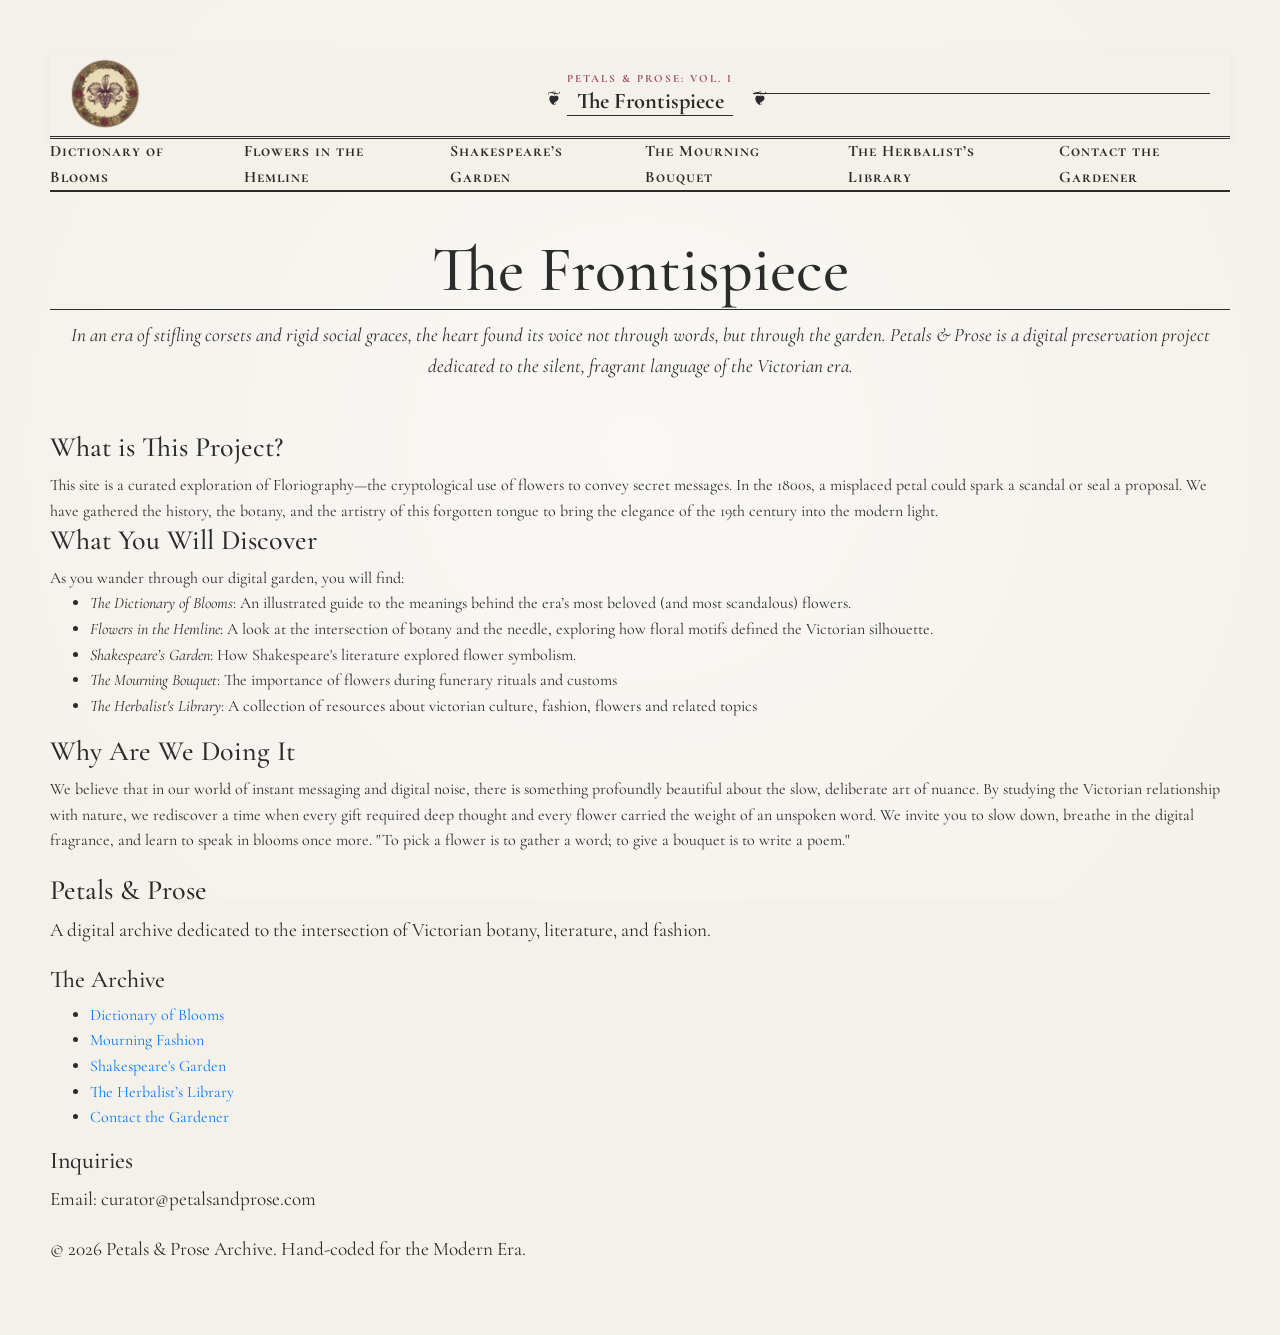
==== index.html @ 2f35a8c5 "Now uploaded each folder separately" ====
<!DOCTYPE html>
<html lang="en">

<head>
    <meta charset="UTF-8">
    <meta name="viewport" content="width=device-width, initial-scale=1.0">
    <title> The Frontispiece | Petals & Prose</title>

    <link rel="stylesheet" href="https://stackpath.bootstrapcdn.com/bootstrap/4.3.1/css/bootstrap.min.css"
        integrity="sha384-ggOyR0iXCbMQv3Xipma34MD+dH/1fQ784/j6cY/iJTQUOhcWr7x9JvoRxT2MZw1T" crossorigin="anonymous">

    <link href="https://fonts.googleapis.com/css2?family=Cormorant+Garamond:ital,wght@0,400;0,700;1,400&display=swap"
        rel="stylesheet">
    <link rel="stylesheet" href="./css/style.css">

</head>

<header class="book-header">
    <div class="header-inner">
        <a href="index.html">
            <img src=img/weblogo.png class="nav-logo" alt="Website logo for Prose & Petals">
        </a>
        <span class="ornament"></span>
        <div class="title-group">
            <p class="series-title">Petals & Prose: Vol. I</p>
            <h1 class="main-title">The Frontispiece</h1>
        </div>
        <span class="ornament"></span>
    </div>
</header>

<!-- Navegación-->

<nav class="victorian-nav">
    <ul>
        <li><a href="./pages/dictionary.html">Dictionary of Blooms</a></li>
        <li><a href="./pages/hemline.html">Flowers in the Hemline</a></li>
        <li><a href="./pages/shakespeare.html">Shakespeare’s Garden</a></li>
        <li><a href="./pages/mourning.html">The Mourning Bouquet</a></li>
        <li><a href="./pages/library.html">The Herbalist’s Library</a></li>
        <li><a href="./pages/contact.html">Contact the Gardener</a></li>
    </ul>
</nav>

<body>
    <h1> The Frontispiece </h1>

    <p class="subtitle">
        In an era of stifling corsets and rigid social graces, the heart found its voice not through words, but through
        the garden. Petals & Prose is a digital preservation project dedicated to the silent, fragrant language of the
        Victorian era.

    <h3>What is This Project?</h3>
    This site is a curated exploration of Floriography—the cryptological use of flowers to convey secret messages. In
    the 1800s, a misplaced petal could spark a scandal or seal a proposal. We have gathered the history, the botany, and
    the artistry of this forgotten tongue to bring the elegance of the 19th century into the modern light.

    <h3>What You Will Discover</h3>
    As you wander through our digital garden, you will find:
    <ul>
        <li><i>The Dictionary of Blooms</i>: An illustrated guide to the meanings behind the era’s most beloved (and
            most
            scandalous) flowers.</li>

        <li><i>Flowers in the Hemline</i>: A look at the intersection of botany and the needle, exploring how floral
            motifs
            defined the Victorian silhouette.</li>

        <li><i>Shakespeare’s Garden</i>: How Shakespeare's literature explored flower symbolism. </li>
        <li><i>The Mourning Bouquet</i>: The importance of flowers during funerary rituals and customs </li>
        <li><i>The Herbalist's Library</i>: A collection of resources about victorian culture, fashion, flowers and
            related
            topics </li>
    </ul>


    <h3>Why Are We Doing It</h3>
    We believe that in our world of instant messaging and digital noise, there is something profoundly beautiful about
    the slow, deliberate art of nuance. By studying the Victorian relationship with nature, we rediscover a time when
    every gift required deep thought and every flower carried the weight of an unspoken word. We invite you to slow
    down, breathe in the digital fragrance, and learn to speak in blooms once more.

    "To pick a flower is to gather a word; to give a bouquet is to write a poem."
    </p>
    <script src="https://code.jquery.com/jquery-3.3.1.slim.min.js"
        integrity="sha384-q8i/X+965DzO0rT7abK41JStQIAqVgRVzpbzo5smXKp4YfRvH+8abtTE1Pi6jizo"
        crossorigin="anonymous"></script>
    <script src="https://cdnjs.cloudflare.com/ajax/libs/popper.js/1.14.7/umd/popper.min.js"
        integrity="sha384-UO2eT0CpHqdSJQ6hJty5KVphtPhzWj9WO1clHTMGa3JDZwrnQq4sF86dIHNDz0W1"
        crossorigin="anonymous"></script>
    <script src="https://stackpath.bootstrapcdn.com/bootstrap/4.3.1/js/bootstrap.min.js"
        integrity="sha384-JjSmVgyd0p3pXB1rRibZUAYoIIy6OrQ6VrjIEaFf/nJGzIxFDsf4x0xIM+B07jRM"
        crossorigin="anonymous"></script>
</body>

<!-- FOOTER -->

<footer class="site-footer">
    <div class="footer-container">

        <div class="footer-column about">
            <h3>Petals & Prose</h3>
            <p>A digital archive dedicated to the intersection of Victorian botany, literature, and fashion.</p>
        </div>

        <div class="footer-column links">
            <h4>The Archive</h4>
            <ul>
                <li><a href="/pages/dictionary.html">Dictionary of Blooms</a></li>
                <li><a href="/pages/mourning.html">Mourning Fashion</a></li>
                <li><a href="/pages/shakespeare.html">Shakespeare's Garden</a></li>
                <li><a href="/pages/library.html">The Herbalist’s Library</a></li>
                <li><a href="/pages/contact.html">Contact the Gardener</a></li>


            </ul>
        </div>

        <div class="footer-column contact">
            <h4>Inquiries</h4>
            <p>Email: curator@petalsandprose.com</p>
            <div class="social-icons">
            </div>
        </div>

    </div>

    <div class="footer-bottom">
        <p>&copy; 2026 Petals & Prose Archive. Hand-coded for the Modern Era.</p>
    </div>
</footer>
---- css/style.css ----
:root {
    --ink: #2b2b2b;
    --parchment: #f4f1ea;
    --accent-rose: #a64d5d;
}

body {
    background-color: var(--parchment);
    background-image: radial-gradient(circle, rgba(255, 255, 255, 0.5) 0%, rgba(0, 0, 0, 0) 100%);
    background-attachment: fixed;
    color: var(--ink);
    font-family: 'Cormorant Garamond', serif;
    line-height: 1.6;
    margin: 0;
    padding: clamp(20px, 5vw, 50px);
}

.garden-container {
    max-width: 900px;
    margin: 0 auto;
}

h1 {
    font-size: 4rem;
    text-align: center;
    border-bottom: 1px solid var(--ink);
    margin-bottom: 10px;
}

.subtitle {
    text-align: center;
    font-style: italic;
    margin-bottom: 50px;
}

/* Text wrap around png for the Shakespeare page (for now) */
.floral-shape {
    float: left;
    width: 400px;
    height: 400px;
    margin-right: 30px;
    background-image: url("../img/flower1.png");
    background-size: contain;
    background-repeat: no-repeat;
    shape-outside: circle(50%);
    display: block;
    shape-margin: 20px;
}

h2 {
    font-size: 2.5rem;
    color: var(--accent-rose);
}

p {
    font-size: 1.2rem;
    margin-bottom: 20px;
    text-align: justify;
}

blockquote {
    font-style: italic;
    border-left: 3px solid var(--accent-rose);
    padding-left: 20px;
    margin: 40px 0;
    font-size: 1.5rem;
}

.victorian-nav {
    position: sticky;
    top: 0px;
    background-color: var(--parchment);
    z-index: 100;
    border-bottom: 2px double var(--ink);
    margin-bottom: 40px;
}

.victorian-nav ul {
    list-style: none;
    display: flex;
    align-items: center;
    justify-content: center;
    gap: 30px;
    padding: 0;
    margin: 0;
}

.victorian-nav a {
    text-decoration: none;
    color: var(--ink);
    font-variant: small-caps;
    font-weight: bold;
    letter-spacing: 1px;
    transition: color 0.3s ease;
}

.victorian-nav a:hover {
    color: var(--accent-rose);
    border-bottom: 1px solid var(--accent-rose);
}

.book-header {
    background-color: var(--parchment);
    padding: 8px 0;
    border-bottom: 3px double var(--ink);
    box-shadow: 0 5px 15px rgba(0, 0, 0, 0.05);
}

/*COMPONENTE CON GRID (me pareció el más sencillo de ponerle grid)*/
.header-inner {
    display: grid;
    grid-template-columns: 1fr auto auto 1fr;
    align-items: center;
    margin: 0 auto;
    padding: 0 20px;
    column-gap: 20px;
}

.title-group {
    text-align: center;
    grid-column: 3;
}

.nav-logo {
    height: 70px;
    width: auto;
    align-self: center;
    margin-right: 20px;
    grid-column: 2;
}

.series-title {
    font-size: 0.7rem;
    text-transform: uppercase;
    letter-spacing: 2px;
    margin: 0;
    color: var(--accent-rose);
    font-weight: bold;
}

.main-title {
    font-size: 1.4rem;
    margin: 0;
    font-family: 'Cormorant Garamond', serif;
    font-weight: 700;
}

/* Decorative thingys on the sides */
.ornament {
    height: 1px;
    background-color: var(--ink);
    position: relative;
}

.ornament::before {
    content: "❦";
    position: absolute;
    top: -10px;
    font-size: 1.2rem;
}

.header-inner .ornament:first-child {
    grid-column: 1;
}

.header-inner .ornament:last-child {
    grid-column: 4;
}

/* Specific styles for the Mourning page */
body.mourning-page {
    background-color: #1a1a1a;
    color: #cfcfcf;
    transition: background-color 0.5s ease;
}

/* Mourning nav bar */
.mourning-page .victorian-nav {
    background-color: #1a1a1a;
    border-color: #444;
    box-shadow: 0 10px 20px rgba(0, 0, 0, 0.5);
}

.mourning-page .victorian-nav a {
    color: #cfcfcf;
}

.mourning-page .victorian-nav a:hover {
    color: var(--accent-rose);
    filter: brightness(1.2);
    border-bottom: 1px solid var(--accent-rose);
}

/* Headings */
.mourning-page h1,
.mourning-page h2,
.mourning-page h3 {
    color: #f4f1ea;
    border-color: #444;
}

/* The Links */
.mourning-page a {
    color: #a64d5d;
    filter: brightness(1.2);
}

/* Glossary box */
.mourning-page aside {
    background-color: #252525;
    border: 1px solid #444;
    padding: 20px;
    box-shadow: inset 0 0 10px #000;
}

/* Dark theme header */
.mourning-page .book-header {
    background-color: #111111;
    border-bottom: 3px double #444;
    box-shadow: 0 5px 20px rgba(0, 0, 0, 0.5);
}

.mourning-page .series-title {
    color: #888;
}

/* Merged .mourning-page .main-title rules */
.mourning-page .main-title {
    color: #e0e0e0;
    text-shadow: 2px 2px 4px rgba(0, 0, 0, 0.8);
    background: linear-gradient(to bottom, #cfcfcf 0%, #ffffff 50%, #999999 100%);
    -webkit-background-clip: text;
    -webkit-text-fill-color: transparent;
    display: inline-block;
}

.mourning-page .ornament {
    background-color: #444;
}

.mourning-page .ornament::before {
    content: "☙";
    color: #666;
    top: -14px;
}
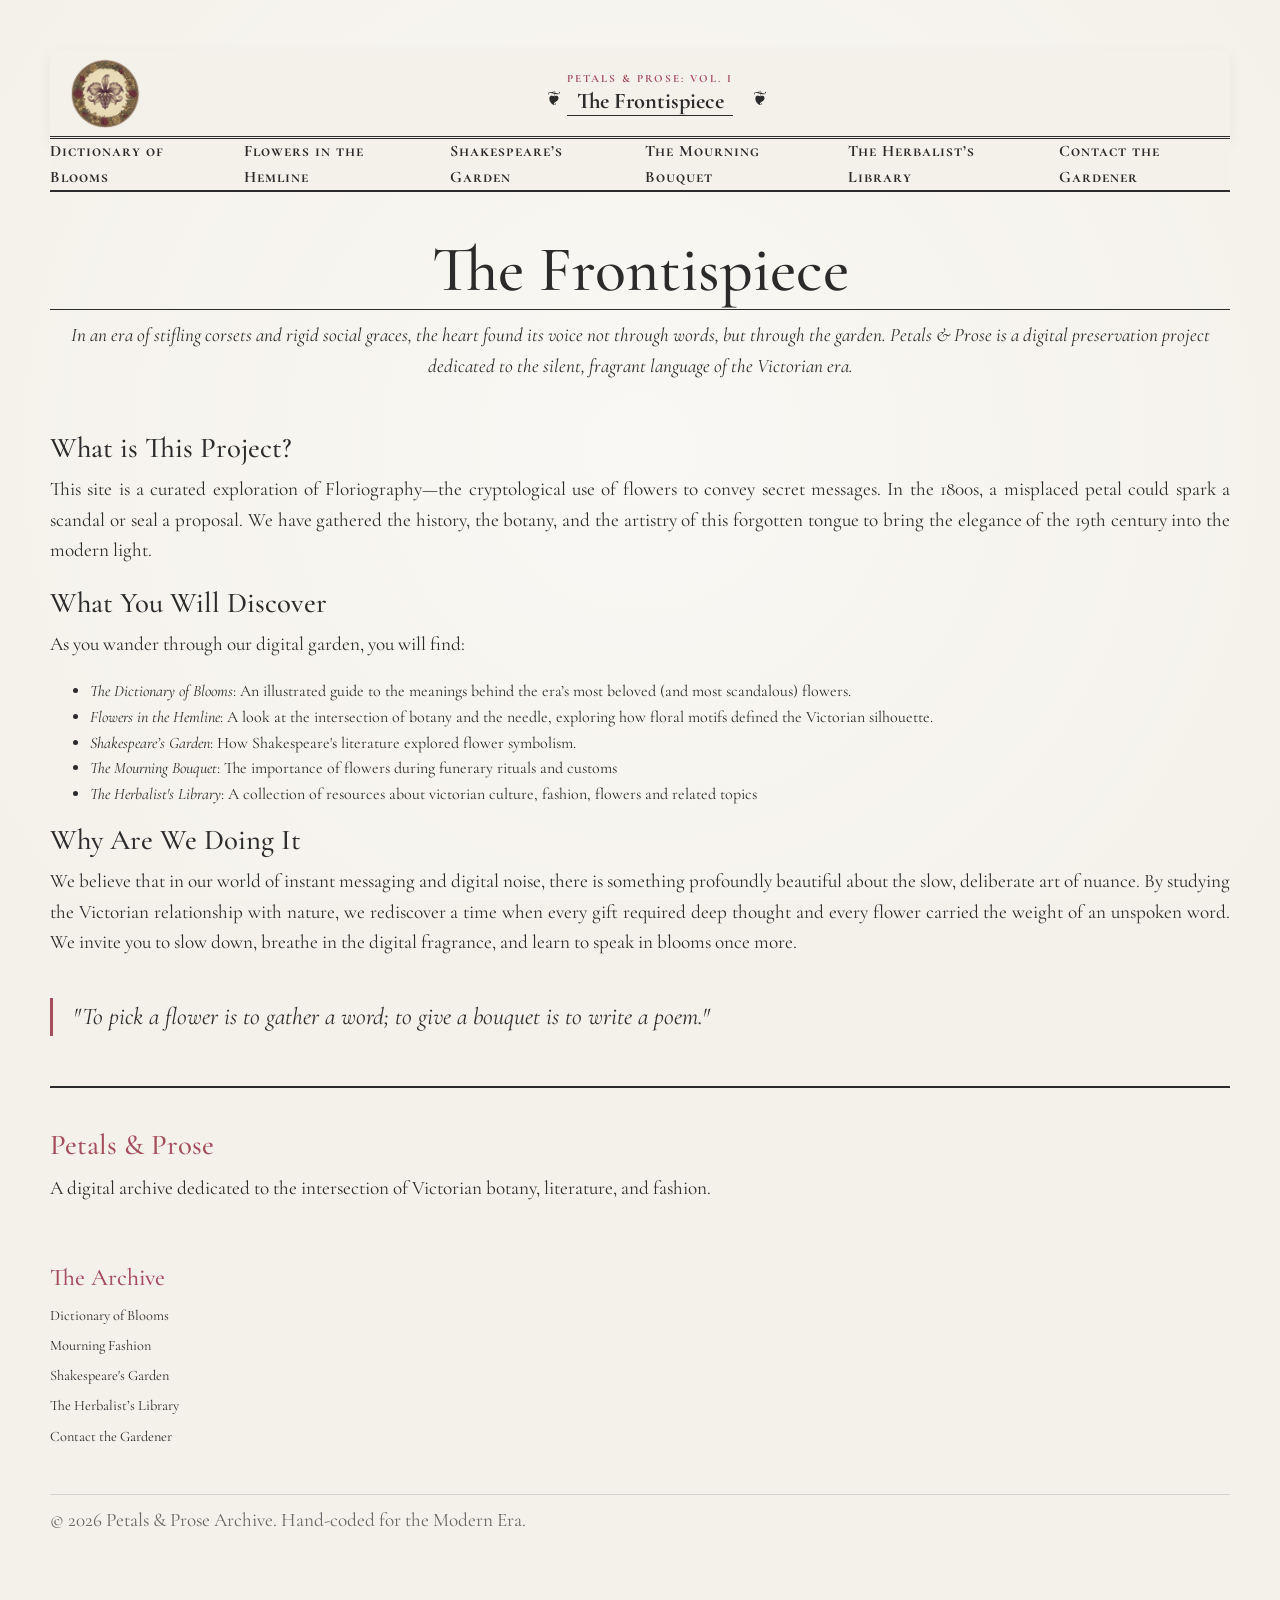
==== commit 00ea167e: "Subida preentrega 3" ====
--- a/index.html
+++ b/index.html
@@ -12,51 +12,55 @@
     <link href="https://fonts.googleapis.com/css2?family=Cormorant+Garamond:ital,wght@0,400;0,700;1,400&display=swap"
         rel="stylesheet">
     <link rel="stylesheet" href="./css/style.css">
+    <link href="https://unpkg.com/aos@2.3.1/dist/aos.css" rel="stylesheet">
 
 </head>
 
-<header class="book-header">
-    <div class="header-inner">
-        <a href="index.html">
-            <img src=img/weblogo.png class="nav-logo" alt="Website logo for Prose & Petals">
-        </a>
-        <span class="ornament"></span>
-        <div class="title-group">
-            <p class="series-title">Petals & Prose: Vol. I</p>
-            <h1 class="main-title">The Frontispiece</h1>
+<body>
+    <header class="book-header">
+        <div class="header-inner">
+            <a href="index.html">
+                <img src="img/weblogo.png" class="nav-logo" alt="Website logo for Prose & Petals">
+            </a>
+            <span class="ornament"></span>
+            <div class="title-group">
+                <p class="series-title">Petals & Prose: Vol. I</p>
+                <h1 class="main-title">The Frontispiece</h1>
+            </div>
+            <span class="ornament"></span>
         </div>
-        <span class="ornament"></span>
-    </div>
-</header>
+    </header>
 
-<!-- Navegación-->
+    <!-- Navegación-->
 
-<nav class="victorian-nav">
-    <ul>
-        <li><a href="./pages/dictionary.html">Dictionary of Blooms</a></li>
-        <li><a href="./pages/hemline.html">Flowers in the Hemline</a></li>
-        <li><a href="./pages/shakespeare.html">Shakespeare’s Garden</a></li>
-        <li><a href="./pages/mourning.html">The Mourning Bouquet</a></li>
-        <li><a href="./pages/library.html">The Herbalist’s Library</a></li>
-        <li><a href="./pages/contact.html">Contact the Gardener</a></li>
-    </ul>
-</nav>
+    <nav class="victorian-nav">
+        <ul>
+            <li><a href="./pages/dictionary.html">Dictionary of Blooms</a></li>
+            <li><a href="./pages/hemline.html">Flowers in the Hemline</a></li>
+            <li><a href="./pages/shakespeare.html">Shakespeare’s Garden</a></li>
+            <li><a href="./pages/mourning.html">The Mourning Bouquet</a></li>
+            <li><a href="./pages/library.html">The Herbalist’s Library</a></li>
+            <li><a href="./pages/contact.html">Contact the Gardener</a></li>
+        </ul>
+    </nav>
 
-<body>
     <h1> The Frontispiece </h1>
 
     <p class="subtitle">
         In an era of stifling corsets and rigid social graces, the heart found its voice not through words, but through
         the garden. Petals & Prose is a digital preservation project dedicated to the silent, fragrant language of the
         Victorian era.
+    </p>
 
     <h3>What is This Project?</h3>
-    This site is a curated exploration of Floriography—the cryptological use of flowers to convey secret messages. In
-    the 1800s, a misplaced petal could spark a scandal or seal a proposal. We have gathered the history, the botany, and
-    the artistry of this forgotten tongue to bring the elegance of the 19th century into the modern light.
+    <p> This site is a curated exploration of Floriography—the cryptological use of flowers to convey secret messages.
+        In
+        the 1800s, a misplaced petal could spark a scandal or seal a proposal. We have gathered the history, the botany,
+        and
+        the artistry of this forgotten tongue to bring the elegance of the 19th century into the modern light.</p>
 
     <h3>What You Will Discover</h3>
-    As you wander through our digital garden, you will find:
+    <p>As you wander through our digital garden, you will find:</p>
     <ul>
         <li><i>The Dictionary of Blooms</i>: An illustrated guide to the meanings behind the era’s most beloved (and
             most
@@ -75,13 +79,15 @@
 
 
     <h3>Why Are We Doing It</h3>
-    We believe that in our world of instant messaging and digital noise, there is something profoundly beautiful about
-    the slow, deliberate art of nuance. By studying the Victorian relationship with nature, we rediscover a time when
-    every gift required deep thought and every flower carried the weight of an unspoken word. We invite you to slow
-    down, breathe in the digital fragrance, and learn to speak in blooms once more.
+    <p>We believe that in our world of instant messaging and digital noise, there is something profoundly beautiful
+        about
+        the slow, deliberate art of nuance. By studying the Victorian relationship with nature, we rediscover a time
+        when
+        every gift required deep thought and every flower carried the weight of an unspoken word. We invite you to slow
+        down, breathe in the digital fragrance, and learn to speak in blooms once more. </p>
 
-    "To pick a flower is to gather a word; to give a bouquet is to write a poem."
-    </p>
+    <blockquote> "To pick a flower is to gather a word; to give a bouquet is to write a poem."</blockquote>
+
     <script src="https://code.jquery.com/jquery-3.3.1.slim.min.js"
         integrity="sha384-q8i/X+965DzO0rT7abK41JStQIAqVgRVzpbzo5smXKp4YfRvH+8abtTE1Pi6jizo"
         crossorigin="anonymous"></script>
@@ -91,41 +97,41 @@
     <script src="https://stackpath.bootstrapcdn.com/bootstrap/4.3.1/js/bootstrap.min.js"
         integrity="sha384-JjSmVgyd0p3pXB1rRibZUAYoIIy6OrQ6VrjIEaFf/nJGzIxFDsf4x0xIM+B07jRM"
         crossorigin="anonymous"></script>
+    <script src="https://unpkg.com/aos@2.3.1/dist/aos.js"></script>
+    <script>
+        AOS.init();
+    </script>
+
+    <!-- FOOTER -->
+
+    <footer class="site-footer">
+        <div class="footer-container">
+
+            <div class="footer-column about">
+                <h3>Petals & Prose</h3>
+                <p>A digital archive dedicated to the intersection of Victorian botany, literature, and fashion.</p>
+            </div>
+
+            <div class="footer-column links">
+                <h4>The Archive</h4>
+                <ul>
+                    <li><a href="/pages/dictionary.html">Dictionary of Blooms</a></li>
+                    <li><a href="/pages/mourning.html">Mourning Fashion</a></li>
+                    <li><a href="/pages/shakespeare.html">Shakespeare's Garden</a></li>
+                    <li><a href="/pages/library.html">The Herbalist’s Library</a></li>
+                    <li><a href="/pages/contact.html">Contact the Gardener</a></li>
+
+
+                </ul>
+            </div>
+
+        </div>
+
+        <div class="footer-bottom">
+            <p>&copy; 2026 Petals & Prose Archive. Hand-coded for the Modern Era.</p>
+        </div>
+    </footer>
+
 </body>
 
-<!-- FOOTER -->
-
-<footer class="site-footer">
-    <div class="footer-container">
-
-        <div class="footer-column about">
-            <h3>Petals & Prose</h3>
-            <p>A digital archive dedicated to the intersection of Victorian botany, literature, and fashion.</p>
-        </div>
-
-        <div class="footer-column links">
-            <h4>The Archive</h4>
-            <ul>
-                <li><a href="/pages/dictionary.html">Dictionary of Blooms</a></li>
-                <li><a href="/pages/mourning.html">Mourning Fashion</a></li>
-                <li><a href="/pages/shakespeare.html">Shakespeare's Garden</a></li>
-                <li><a href="/pages/library.html">The Herbalist’s Library</a></li>
-                <li><a href="/pages/contact.html">Contact the Gardener</a></li>
-
-
-            </ul>
-        </div>
-
-        <div class="footer-column contact">
-            <h4>Inquiries</h4>
-            <p>Email: curator@petalsandprose.com</p>
-            <div class="social-icons">
-            </div>
-        </div>
-
-    </div>
-
-    <div class="footer-bottom">
-        <p>&copy; 2026 Petals & Prose Archive. Hand-coded for the Modern Era.</p>
-    </div>
-</footer>+</html>
--- a/css/style.css
+++ b/css/style.css
@@ -1,245 +1,464 @@
-:root {
-    --ink: #2b2b2b;
-    --parchment: #f4f1ea;
-    --accent-rose: #a64d5d;
+@charset "UTF-8";
+.page-dictionary {
+  background-color: #f4f0e8;
+}
+
+.page-shakespeare {
+  background-color: #f0f4e8;
+}
+
+.page-hemline {
+  background-color: #f4ece8;
+}
+
+.page-library {
+  background-color: #e8f0f4;
+}
+
+.page-contact {
+  background-color: #f4e8f0;
+}
+
+@keyframes fadeIn {
+  from {
+    opacity: 0;
+    transform: translateY(12px);
+  }
+  to {
+    opacity: 1;
+    transform: translateY(0);
+  }
+}
+*,
+*::before,
+*::after {
+  box-sizing: border-box;
 }
 
 body {
-    background-color: var(--parchment);
-    background-image: radial-gradient(circle, rgba(255, 255, 255, 0.5) 0%, rgba(0, 0, 0, 0) 100%);
-    background-attachment: fixed;
-    color: var(--ink);
-    font-family: 'Cormorant Garamond', serif;
-    line-height: 1.6;
-    margin: 0;
-    padding: clamp(20px, 5vw, 50px);
+  background-color: #f4f1ea;
+  background-image: radial-gradient(circle, rgba(255, 255, 255, 0.5) 0%, rgba(0, 0, 0, 0) 100%);
+  background-attachment: fixed;
+  color: #2b2b2b;
+  font-family: "Cormorant Garamond", serif;
+  line-height: 1.6;
+  margin: 0;
+  padding: clamp(20px, 5vw, 50px);
+}
+@media (max-width: 768px) {
+  body {
+    padding: 10px;
+  }
+}
+
+h1 {
+  font-size: 4rem;
+  text-align: center;
+  border-bottom: 1px solid #2b2b2b;
+  margin-bottom: 10px;
+  animation: fadeIn 0.7s ease 0s both;
+}
+@media (max-width: 768px) {
+  h1 {
+    font-size: 2.5rem;
+  }
+}
+@media (max-width: 480px) {
+  h1 {
+    font-size: 2rem;
+  }
+}
+
+h2 {
+  font-size: 2.5rem;
+  color: #a64d5d;
+}
+@media (max-width: 768px) {
+  h2 {
+    font-size: 1.8rem;
+  }
+}
+
+h3 {
+  font-size: 1.8rem;
+}
+
+p {
+  font-size: 1.2rem;
+  margin-bottom: 20px;
+  text-align: justify;
+}
+@media (max-width: 480px) {
+  p {
+    font-size: 1rem;
+  }
+}
+
+blockquote {
+  clear: left;
+  font-style: italic;
+  border-left: 3px solid #a64d5d;
+  padding-left: 20px;
+  margin: 40px 0;
+  font-size: 1.5rem;
+  transition: border-color 0.3s ease, padding-left 0.3s ease;
+}
+blockquote:hover {
+  border-left-color: rgb(131.1604938272, 60.8395061728, 73.4814814815);
+  padding-left: 26px;
+}
+@media (max-width: 480px) {
+  blockquote {
+    font-size: 1.1rem;
+  }
+}
+
+.subtitle {
+  text-align: center;
+  font-style: italic;
+  margin-bottom: 50px;
+  animation: fadeIn 0.7s ease 0.2s both;
 }
 
 .garden-container {
-    max-width: 900px;
-    margin: 0 auto;
-}
-
-h1 {
-    font-size: 4rem;
-    text-align: center;
-    border-bottom: 1px solid var(--ink);
-    margin-bottom: 10px;
-}
-
-.subtitle {
-    text-align: center;
-    font-style: italic;
-    margin-bottom: 50px;
-}
-
-/* Text wrap around png for the Shakespeare page (for now) */
+  max-width: 900px;
+  margin: 0 auto;
+}
+
+.book-header {
+  background-color: #f4f1ea;
+  padding: 8px 0;
+  border-bottom: 3px double #2b2b2b;
+  box-shadow: 0 5px 15px rgba(0, 0, 0, 0.05);
+}
+
+.header-inner {
+  display: grid;
+  grid-template-columns: 1fr auto auto 1fr;
+  align-items: center;
+  margin: 0 auto;
+  padding: 0 20px;
+  column-gap: 20px;
+}
+@media (max-width: 768px) {
+  .header-inner {
+    grid-template-columns: 1fr;
+    justify-items: center;
+    row-gap: 10px;
+  }
+}
+
+.title-group {
+  text-align: center;
+  grid-column: 3;
+}
+@media (max-width: 768px) {
+  .title-group {
+    grid-column: 1;
+  }
+}
+
+.nav-logo {
+  height: 70px;
+  width: auto;
+  align-self: center;
+  margin-right: 20px;
+  grid-column: 2;
+  transition: transform 0.3s ease, opacity 0.3s ease;
+}
+.nav-logo:hover {
+  transform: scale(1.05);
+  opacity: 0.85;
+}
+@media (max-width: 768px) {
+  .nav-logo {
+    grid-column: 1;
+    margin-right: 0;
+  }
+}
+
+.series-title {
+  font-size: 0.7rem;
+  text-transform: uppercase;
+  letter-spacing: 2px;
+  margin: 0;
+  color: #a64d5d;
+  font-weight: bold;
+}
+
+.main-title {
+  font-size: 1.4rem;
+  margin: 0;
+  font-family: "Cormorant Garamond", serif;
+  font-weight: 700;
+}
+
+.ornament {
+  height: 0px;
+  background-color: #2b2b2b;
+  position: relative;
+}
+.ornament::before {
+  content: "❦";
+  position: absolute;
+  top: -10px;
+  font-size: 1.2rem;
+}
+@media (max-width: 768px) {
+  .ornament {
+    display: none;
+  }
+}
+
+.header-inner .ornament:first-child {
+  grid-column: 1;
+}
+
+.header-inner .ornament:last-child {
+  grid-column: 4;
+}
+
+.site-footer {
+  margin-top: 50px;
+  border-top: 2px double #2b2b2b;
+  padding-top: 40px;
+  font-size: 0.95rem;
+}
+
+.footer-container {
+  display: flex;
+  flex-direction: column;
+  gap: 40px;
+  flex-wrap: wrap;
+}
+@media (max-width: 768px) {
+  .footer-container {
+    flex-direction: column;
+    gap: 20px;
+  }
+}
+
+.footer-column {
+  flex: 1;
+}
+.footer-column h3,
+.footer-column h4 {
+  color: #a64d5d;
+  margin-bottom: 10px;
+}
+.footer-column ul {
+  list-style: none;
+  padding: 0;
+  margin: 0;
+}
+.footer-column ul li {
+  margin-bottom: 6px;
+}
+.footer-column ul a {
+  color: #2b2b2b;
+  text-decoration: none;
+  transition: color 0.3s ease;
+}
+.footer-column ul a:hover {
+  color: #a64d5d;
+  border-bottom: 1px solid #a64d5d;
+}
+.footer-column ul a {
+  font-size: 0.9rem;
+}
+
+.footer-bottom {
+  margin-top: 40px;
+  border-top: 1px solid rgba(43, 43, 43, 0.2);
+  padding-top: 10px;
+  text-align: center;
+  font-size: 0.8rem;
+  opacity: 0.7;
+}
+
+.victorian-nav {
+  position: sticky;
+  top: 0;
+  background-color: #f4f1ea;
+  z-index: 100;
+  border-bottom: 2px double #2b2b2b;
+  margin-bottom: 40px;
+}
+.victorian-nav ul {
+  list-style: none;
+  display: flex;
+  align-items: center;
+  justify-content: center;
+  flex-direction: row;
+  gap: 30px;
+  padding: 0;
+  margin: 0;
+}
+@media (max-width: 768px) {
+  .victorian-nav ul {
+    flex-direction: column;
+    gap: 10px;
+    padding: 10px 0;
+  }
+}
+.victorian-nav a {
+  color: #2b2b2b;
+  text-decoration: none;
+  transition: color 0.3s ease;
+}
+.victorian-nav a:hover {
+  color: #a64d5d;
+  border-bottom: 1px solid #a64d5d;
+}
+.victorian-nav a {
+  font-variant: small-caps;
+  font-weight: bold;
+  letter-spacing: 1px;
+  padding: 4px 0;
+}
+
+.card .card-text {
+  font-size: 1.2rem;
+  line-height: 1.6;
+}
+
+.card .card-title {
+  font-family: "Cormorant Garamond", serif;
+  color: #a64d5d;
+}
+
+.card {
+  border: 1px solid rgba(43, 43, 43, 0.15);
+  transition: transform 0.3s ease, box-shadow 0.3s ease;
+}
+.card:hover {
+  transform: translateY(-4px);
+  box-shadow: 0 8px 20px rgba(0, 0, 0, 0.15);
+}
+.card .card-img-top {
+  transition: transform 0.4s ease;
+}
+.card:hover .card-img-top {
+  transform: scale(1.03);
+}
+
 .floral-shape {
-    float: left;
-    width: 400px;
-    height: 400px;
-    margin-right: 30px;
-    background-image: url("../img/flower1.png");
-    background-size: contain;
-    background-repeat: no-repeat;
-    shape-outside: circle(50%);
-    display: block;
-    shape-margin: 20px;
-}
-
-h2 {
-    font-size: 2.5rem;
-    color: var(--accent-rose);
-}
-
-p {
-    font-size: 1.2rem;
-    margin-bottom: 20px;
-    text-align: justify;
-}
-
-blockquote {
-    font-style: italic;
-    border-left: 3px solid var(--accent-rose);
-    padding-left: 20px;
-    margin: 40px 0;
-    font-size: 1.5rem;
-}
-
-.victorian-nav {
-    position: sticky;
-    top: 0px;
-    background-color: var(--parchment);
-    z-index: 100;
-    border-bottom: 2px double var(--ink);
-    margin-bottom: 40px;
-}
-
-.victorian-nav ul {
-    list-style: none;
-    display: flex;
-    align-items: center;
-    justify-content: center;
-    gap: 30px;
-    padding: 0;
-    margin: 0;
-}
-
-.victorian-nav a {
-    text-decoration: none;
-    color: var(--ink);
-    font-variant: small-caps;
-    font-weight: bold;
-    letter-spacing: 1px;
-    transition: color 0.3s ease;
-}
-
-.victorian-nav a:hover {
-    color: var(--accent-rose);
-    border-bottom: 1px solid var(--accent-rose);
-}
-
-.book-header {
-    background-color: var(--parchment);
-    padding: 8px 0;
-    border-bottom: 3px double var(--ink);
-    box-shadow: 0 5px 15px rgba(0, 0, 0, 0.05);
-}
-
-/*COMPONENTE CON GRID (me pareció el más sencillo de ponerle grid)*/
-.header-inner {
-    display: grid;
-    grid-template-columns: 1fr auto auto 1fr;
-    align-items: center;
-    margin: 0 auto;
-    padding: 0 20px;
-    column-gap: 20px;
-}
-
-.title-group {
-    text-align: center;
-    grid-column: 3;
-}
-
-.nav-logo {
-    height: 70px;
-    width: auto;
-    align-self: center;
-    margin-right: 20px;
-    grid-column: 2;
-}
-
-.series-title {
-    font-size: 0.7rem;
-    text-transform: uppercase;
-    letter-spacing: 2px;
-    margin: 0;
-    color: var(--accent-rose);
-    font-weight: bold;
-}
-
-.main-title {
-    font-size: 1.4rem;
-    margin: 0;
-    font-family: 'Cormorant Garamond', serif;
-    font-weight: 700;
-}
-
-/* Decorative thingys on the sides */
-.ornament {
-    height: 1px;
-    background-color: var(--ink);
-    position: relative;
-}
-
-.ornament::before {
-    content: "❦";
-    position: absolute;
-    top: -10px;
-    font-size: 1.2rem;
-}
-
-.header-inner .ornament:first-child {
-    grid-column: 1;
-}
-
-.header-inner .ornament:last-child {
-    grid-column: 4;
-}
-
-/* Specific styles for the Mourning page */
+  float: left;
+  width: 200px;
+  height: 200px;
+  margin-right: 30px;
+  background-image: url("../img/flower1.png");
+  background-size: contain;
+  background-repeat: no-repeat;
+  shape-outside: circle(50%);
+  display: block;
+  shape-margin: 20px;
+}
+@media (max-width: 768px) {
+  .floral-shape {
+    float: none;
+    width: 100%;
+    height: 200px;
+    margin: 0 0 20px 0;
+  }
+}
+
+.floral-shape--two {
+  background-image: url("../img/whitepansy.png");
+  width: 350px;
+  height: 350px;
+}
+
+body.mourning-page h1,
+body.mourning-page h2,
+body.mourning-page h3 {
+  color: #f4f1ea;
+  border-color: #444;
+}
+
 body.mourning-page {
-    background-color: #1a1a1a;
-    color: #cfcfcf;
-    transition: background-color 0.5s ease;
-}
-
-/* Mourning nav bar */
-.mourning-page .victorian-nav {
-    background-color: #1a1a1a;
-    border-color: #444;
-    box-shadow: 0 10px 20px rgba(0, 0, 0, 0.5);
-}
-
-.mourning-page .victorian-nav a {
-    color: #cfcfcf;
-}
-
-.mourning-page .victorian-nav a:hover {
-    color: var(--accent-rose);
-    filter: brightness(1.2);
-    border-bottom: 1px solid var(--accent-rose);
-}
-
-/* Headings */
-.mourning-page h1,
-.mourning-page h2,
-.mourning-page h3 {
-    color: #f4f1ea;
-    border-color: #444;
-}
-
-/* The Links */
-.mourning-page a {
-    color: #a64d5d;
-    filter: brightness(1.2);
-}
-
-/* Glossary box */
-.mourning-page aside {
-    background-color: #252525;
-    border: 1px solid #444;
-    padding: 20px;
-    box-shadow: inset 0 0 10px #000;
-}
-
-/* Dark theme header */
-.mourning-page .book-header {
-    background-color: #111111;
-    border-bottom: 3px double #444;
-    box-shadow: 0 5px 20px rgba(0, 0, 0, 0.5);
-}
-
-.mourning-page .series-title {
-    color: #888;
-}
-
-/* Merged .mourning-page .main-title rules */
-.mourning-page .main-title {
-    color: #e0e0e0;
-    text-shadow: 2px 2px 4px rgba(0, 0, 0, 0.8);
-    background: linear-gradient(to bottom, #cfcfcf 0%, #ffffff 50%, #999999 100%);
-    -webkit-background-clip: text;
-    -webkit-text-fill-color: transparent;
-    display: inline-block;
-}
-
-.mourning-page .ornament {
-    background-color: #444;
-}
-
-.mourning-page .ornament::before {
-    content: "☙";
-    color: #666;
-    top: -14px;
-}+  background-color: #1a1a1a;
+  color: #cfcfcf;
+  transition: background-color 0.5s ease;
+}
+body.mourning-page .victorian-nav {
+  background-color: #1a1a1a;
+  border-color: #444;
+  box-shadow: 0 10px 20px rgba(0, 0, 0, 0.5);
+}
+body.mourning-page .victorian-nav a {
+  color: #cfcfcf;
+  text-decoration: none;
+  transition: color 0.3s ease;
+}
+body.mourning-page .victorian-nav a:hover {
+  color: #a64d5d;
+  border-bottom: 1px solid #a64d5d;
+}
+body.mourning-page .victorian-nav a:hover {
+  filter: brightness(1.2);
+}
+body.mourning-page a {
+  color: #a64d5d;
+  filter: brightness(1.2);
+  transition: filter 0.3s ease;
+}
+body.mourning-page a:hover {
+  filter: brightness(1.5);
+}
+body.mourning-page aside {
+  background-color: #252525;
+  border: 1px solid #444;
+  padding: 20px;
+  box-shadow: inset 0 0 10px #000;
+  transition: box-shadow 0.3s ease;
+}
+body.mourning-page aside:hover {
+  box-shadow: inset 0 0 10px #000, 0 0 15px rgba(166, 77, 93, 0.1);
+}
+body.mourning-page .book-header {
+  background-color: #111111;
+  border-bottom: 3px double #444;
+  box-shadow: 0 5px 20px rgba(0, 0, 0, 0.5);
+}
+body.mourning-page .series-title {
+  color: #888;
+}
+body.mourning-page .main-title {
+  color: #e0e0e0;
+  text-shadow: 2px 2px 4px rgba(0, 0, 0, 0.8);
+  background: linear-gradient(to bottom, #cfcfcf 0%, #ffffff 50%, #999999 100%);
+  -webkit-background-clip: text;
+  -webkit-text-fill-color: transparent;
+  display: inline-block;
+}
+body.mourning-page .ornament {
+  background-color: #444;
+}
+body.mourning-page .ornament::before {
+  content: "☙";
+  color: #666;
+  top: -14px;
+}
+body.mourning-page .site-footer {
+  border-top-color: #444;
+}
+body.mourning-page .footer-column h3,
+body.mourning-page .footer-column h4 {
+  color: rgb(186.5555555556, 107.4444444444, 121.6666666667);
+}
+body.mourning-page .footer-column ul a {
+  color: #cfcfcf;
+  text-decoration: none;
+  transition: color 0.3s ease;
+}
+body.mourning-page .footer-column ul a:hover {
+  color: #a64d5d;
+  border-bottom: 1px solid #a64d5d;
+}
+body.mourning-page .footer-bottom {
+  border-top-color: rgba(255, 255, 255, 0.1);
+  color: #666;
+}
+
+/*# sourceMappingURL=style.css.map */
